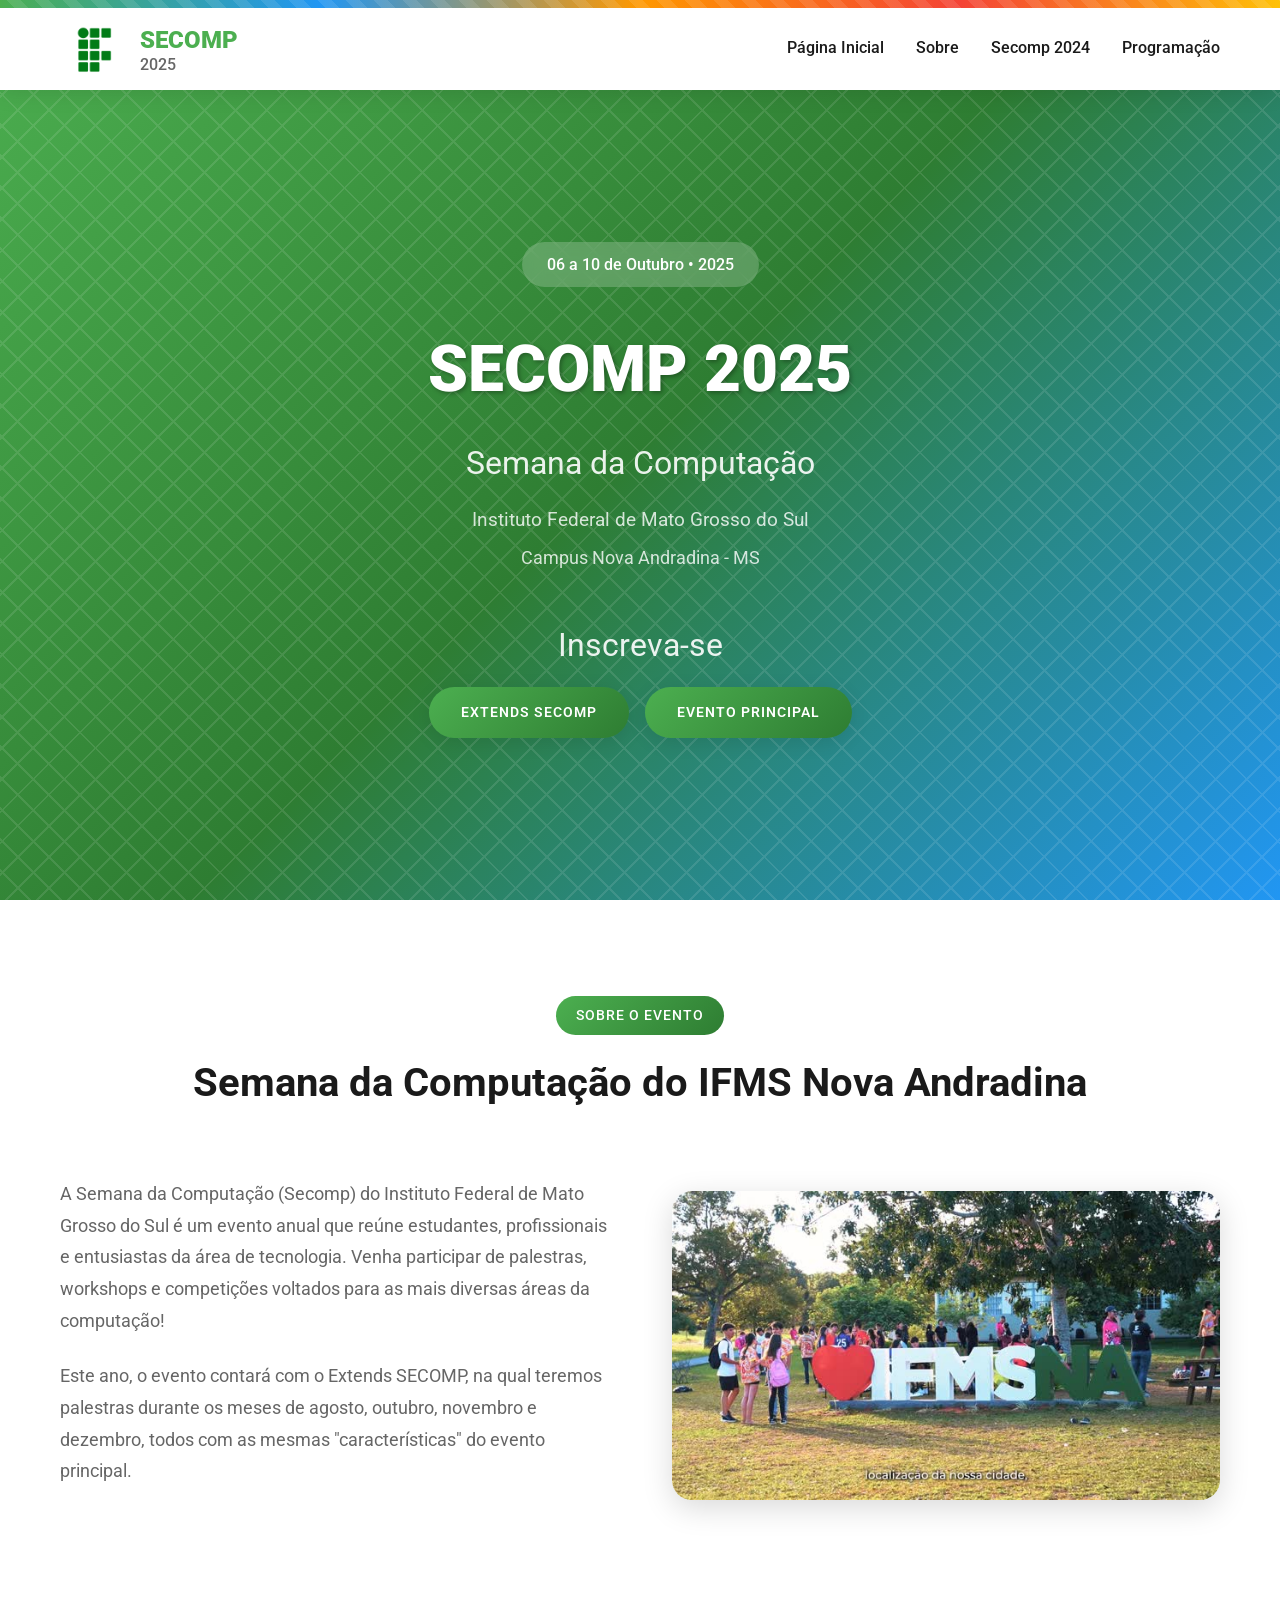
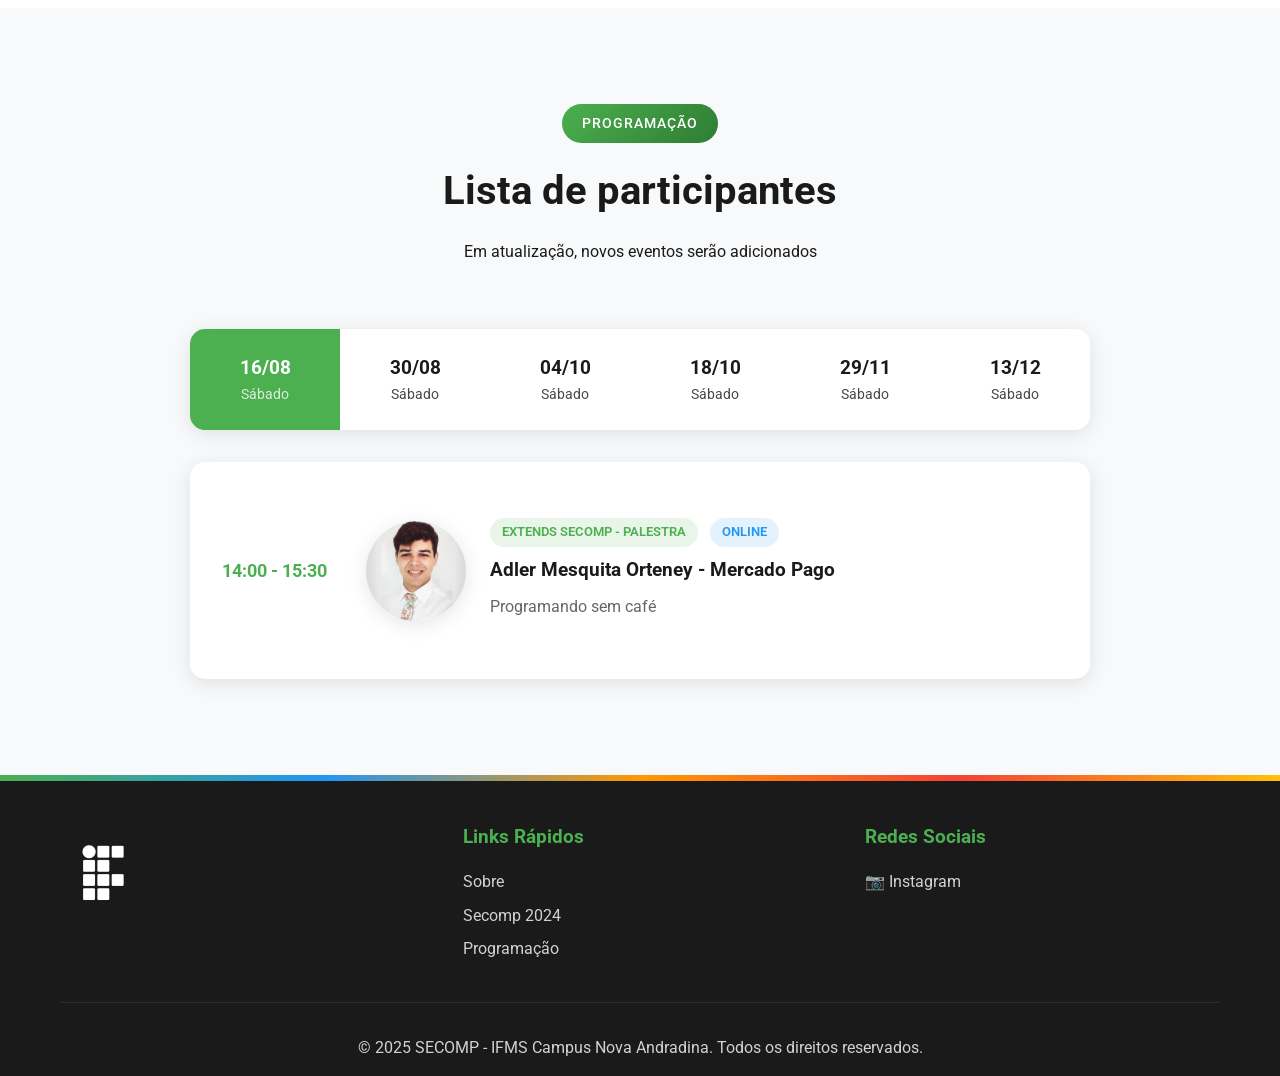
==== secomp/2025/index.html @ 717efc0e "Atualiza botões de inscrição e corrige formatação do texto sobre o evento Extends SECOMP" ====
<!DOCTYPE html>
<html lang="pt-BR">
<head>
    <meta charset="UTF-8">
    <meta name="viewport" content="width=device-width, initial-scale=1.0">
    <title>SECOMP 2025 - Semana da Computação IFMS</title>
    <link rel="stylesheet" href="styles.css">
    <link rel="preconnect" href="https://fonts.googleapis.com">
    <link rel="preconnect" href="https://fonts.gstatic.com" crossorigin>
    <link href="https://fonts.googleapis.com/css2?family=Roboto:wght@300;400;500;700;900&display=swap" rel="stylesheet">
</head>
<body>
    <header class="header">
        <div class="geometric-border"></div>
        <div class="container header-container">
            <div class="logo">
                <img src="ifms-logo-2.png" alt="Logo IFMS">
                <div class="logo-text">
                    <span class="secomp">SECOMP</span>
                    <span class="year">2025</span>
                </div>
            </div>
            
            <!-- Mobile Menu Toggle -->
            <div class="mobile-menu-toggle" onclick="toggleMobileMenu()">
                <span></span>
                <span></span>
                <span></span>
            </div>
            
            <nav class="main-nav" id="mainNav">
                <ul>
                    <li><a href="#home" onclick="closeMobileMenu()">Página Inicial</a></li>
                    <li><a href="#sobre" onclick="closeMobileMenu()">Sobre</a></li>
                    <li><a href="https://eventos.na.ifms.edu.br/secomp/2024" onclick="closeMobileMenu()">Secomp 2024</a></li>
                    <li><a href="#programacao" onclick="closeMobileMenu()">Programação</a></li>
                </ul>
            </nav>
        </div>
    </header>

    <section id="home" class="hero">
        <div class="hero-geometric-bg"></div>
        <div class="container">
            <div class="hero-content">
                <div class="hero-badge">
                    <span>06 a 10 de Outubro • 2025</span>
                </div>
                <h1>SECOMP 2025</h1>
                <h2>Semana da Computação</h2>
                <p class="hero-subtitle">Instituto Federal de Mato Grosso do Sul</p>
                <p class="location">Campus Nova Andradina - MS</p>
                <h2 class="location">Inscreva-se</h2>
                <div class="hero-buttons">
                    <a href="https://suap.ifms.edu.br/eventos/inscricao/357/" class="btn btn-primary">Extends SECOMP</a>
                    <a href="javascript:alert('Em breve')" class="btn btn-primary">Evento Principal</a>
                </div>
            </div>
        </div>
    </section>

    <section id="sobre" class="about">
        <div class="container">
            <div class="section-header">
                <span class="section-badge">Sobre o Evento</span>
                <h2 class="section-title">Semana da Computação do IFMS Nova Andradina</h2>
            </div>
            <div class="about-content">
                <div class="about-text">
                    <p>A Semana da Computação (Secomp) do Instituto Federal de Mato Grosso do Sul é um evento anual que reúne estudantes, profissionais e entusiastas da área de tecnologia. Venha participar de palestras, workshops e competições voltados para as mais diversas áreas da computação!</p>
                    <p>Este ano, o evento contará com o Extends SECOMP, na qual teremos palestras durante os meses de agosto, outubro, novembro e dezembro, todos com as mesmas "características" do evento principal.</p>
                </div>
                <div class="about-image">
                    <div class="image-frame">
                        <img src="foto.jpg" alt="Evento SECOMP anterior">
                    </div>
                </div>
            </div>
        </div>
    </section>

    <section id="programacao" class="schedule">
        <div class="container">
            <div class="section-header">
                <span class="section-badge">Programação</span>
                <h2 class="section-title">Lista de participantes</h2>
                <p>Em atualização, novos eventos serão adicionados</p>
            </div>
            <div class="schedule-container">
                <div class="schedule-tabs">
                    <div class="tab-day active" data-day="1">
                        <span class="day-number">16/08</span>
                        <span class="day-name">Sábado</span>
                    </div>
                    <div class="tab-day" data-day="2">
                        <span class="day-number">30/08</span>
                        <span class="day-name">Sábado</span>
                    </div>
                    <div class="tab-day" data-day="3">
                        <span class="day-number">04/10</span>
                        <span class="day-name">Sábado</span>
                    </div>
                    <div class="tab-day" data-day="4">
                        <span class="day-number">18/10</span>
                        <span class="day-name">Sábado</span>
                    </div>
                    <div class="tab-day" data-day="4">
                        <span class="day-number">29/11</span>
                        <span class="day-name">Sábado</span>
                    </div>
                    <div class="tab-day" data-day="4">
                        <span class="day-number">13/12</span>
                        <span class="day-name">Sábado</span>
                    </div>
                </div>
                <!-- 16/08 -->
                <div class="tab-content active">
                    <div class="schedule-item">
                        <div class="time">14:00 - 15:30</div>
                        <div class="speaker-image">
                            <img src="imagens/adler.jpeg" alt="Palestra">
                        </div>
                        <div class="event-info">
                            <span class="event-type opening">Extends SECOMP - Palestra</span>
                            <span class="event-type lecture">Online</span>
                            <h3>Adler Mesquita Orteney - Mercado Pago</h3>
                            <p>Programando sem café</p>
                        </div>
                    </div>
                </div>

                <!-- 30/08 -->
                <div class="tab-content">
                    <div class="schedule-item">
                        <div class="time">14:00 - 15:30</div>
                        <div class="speaker-image">
                            <img src="imagens/real.jpeg" alt="Palestra">
                        </div>
                        <div class="event-info">
                            <span class="event-type opening">Extends SECOMP - Palestra</span>
                            <span class="event-type lecture">Online</span>
                            <h3>Eduardo Real - UEMS</h3>
                            <p>Process Mining</p>
                        </div>
                    </div>
                </div>

                <!-- 04/10 -->
                <div class="tab-content">
                    <div class="schedule-item">
                        <div class="time">14:00 - 15:30</div>
                        <div class="speaker-image">
                            <img src="foto.jpg" alt="Palestra">
                        </div>
                        <div class="event-info">
                            <span class="event-type opening">Extends SECOMP - Palestra</span>
                            <span class="event-type lecture">Online</span>
                            <h3>Em Aberto</h3>
                            <p>A confirmar...</p>
                        </div>
                    </div>
                </div>

                <!-- 18/10 -->
                <div class="tab-content">
                    <div class="schedule-item">
                        <div class="time">14:00 - 15:30</div>
                        <div class="speaker-image">
                            <img src="imagens/fernando.jpeg" alt="Palestra">
                        </div>
                        <div class="event-info">
                            <span class="event-type opening">Extends SECOMP - Palestra</span>
                            <span class="event-type lecture">Online</span>
                            <h3>Fernando Cesar Balbino - IFMS</h3>
                            <p>Título a confirmar...</p>
                        </div>
                    </div>
                </div>

                <!-- 29/11 -->
                <div class="tab-content">
                    <div class="schedule-item">
                        <div class="time">14:00 - 15:30</div>
                        <div class="speaker-image">
                            <img src="imagens/erick.png" alt="Palestra">
                        </div>
                        <div class="event-info">
                            <span class="event-type opening">Extends SECOMP - Palestra</span>
                            <span class="event-type lecture">Online</span>
                            <h3>Erick Lino Pedro - Grupo Renner</h3>
                            <p>Título a confirmar...</p>
                        </div>
                    </div>
                </div>

                <!-- 13/12 -->
                <div class="tab-content">
                    <div class="schedule-item">
                        <div class="time">14:00 - 15:30</div>
                        <div class="speaker-image">
                            <img src="foto.jpg" alt="Palestra">
                        </div>
                        <div class="event-info">
                            <span class="event-type opening">Extends SECOMP - Palestra</span>
                            <span class="event-type lecture">Online</span>
                            <h3>Em Aberto</h3>
                            <p>A confirmar...</p>
                        </div>
                    </div>
                </div>

            </div>
        </div>
    </section>

    <footer class="footer">
        <div class="footer-geometric-bg"></div>
        <div class="container">
            <div class="footer-content">
                <div class="footer-logo">
                    <img src="ifms-logo-2.png" alt="Logo IFMS" style="filter: brightness(0) invert(1);">
                </div>
                <div class="footer-links">
                    <h3>Links Rápidos</h3>
                    <ul>
                        <li><a href="#sobre">Sobre</a></li>
                        <li><a href="https://eventos.na.ifms.edu.br/secomp/2024">Secomp 2024</a></li>
                        <li><a href="#programacao">Programação</a></li>
                    </ul>
                </div>
                <div class="footer-social">
                    <h3>Redes Sociais</h3>
                    <div class="social-icons">
                        <a href="https://www.instagram.com/tads.ifms.na/" class="social-icon">📷 Instagram</a>
                    </div>
                </div>
            </div>
            <div class="footer-bottom">
                <p>&copy; 2025 SECOMP - IFMS Campus Nova Andradina. Todos os direitos reservados.</p>
            </div>
        </div>
    </footer>

    <script>
        // Mobile menu functions
        function toggleMobileMenu() {
            const nav = document.getElementById('mainNav');
            const toggle = document.querySelector('.mobile-menu-toggle');
            nav.classList.toggle('mobile-active');
            toggle.classList.toggle('active');
        }

        function closeMobileMenu() {
            const nav = document.getElementById('mainNav');
            const toggle = document.querySelector('.mobile-menu-toggle');
            nav.classList.remove('mobile-active');
            toggle.classList.remove('active');
        }

        // Original tab functionality
        document.addEventListener('DOMContentLoaded', function() {
            const tabDays = document.querySelectorAll('.tab-day');
            const tabContents = document.querySelectorAll('.tab-content');
            
            tabDays.forEach((tab, index) => {
                tab.addEventListener('click', function() {
                    // Remove active class from all tabs
                    tabDays.forEach(t => t.classList.remove('active'));
                    tabContents.forEach(content => content.classList.remove('active'));
                    
                    // Add active class to clicked tab and corresponding content
                    this.classList.add('active');
                    tabContents[index].classList.add('active');
                });
            });

            // Close mobile menu when clicking outside
            document.addEventListener('click', function(event) {
                const nav = document.getElementById('mainNav');
                const toggle = document.querySelector('.mobile-menu-toggle');
                
                if (!nav.contains(event.target) && !toggle.contains(event.target)) {
                    closeMobileMenu();
                }
            });
        });
    </script>
</body>
</html>
---- secomp/2025/styles.css ----
/* Reset and Base Styles */
* {
  margin: 0;
  padding: 0;
  box-sizing: border-box;
}

:root {
  --primary-green: #4caf50;
  --secondary-green: #2e7d32;
  --accent-blue: #2196f3;
  --accent-orange: #ff9800;
  --accent-red: #f44336;
  --accent-yellow: #ffc107;
  --text-dark: #1a1a1a;
  --text-light: #666;
  --bg-light: #f8f9fa;
  --white: #ffffff;
  --shadow: 0 4px 20px rgba(0, 0, 0, 0.1);
  --shadow-hover: 0 8px 30px rgba(0, 0, 0, 0.15);
}

body {
  font-family: "Roboto", sans-serif;
  line-height: 1.6;
  color: var(--text-dark);
  background-color: var(--white);
  overflow-x: hidden;
}

.container {
  width: 100%;
  max-width: 1200px;
  margin: 0 auto;
  padding: 0 20px;
}

/* Geometric Pattern Utilities */
.geometric-border {
  position: absolute;
  top: 0;
  left: 0;
  right: 0;
  height: 8px;
  background: linear-gradient(
    90deg,
    var(--primary-green) 0%,
    var(--accent-blue) 25%,
    var(--accent-orange) 50%,
    var(--accent-red) 75%,
    var(--accent-yellow) 100%
  );
}

.geometric-border::before {
  content: "";
  position: absolute;
  top: 0;
  left: 0;
  right: 0;
  bottom: 0;
  background-image: repeating-linear-gradient(
    45deg,
    transparent,
    transparent 10px,
    rgba(255, 255, 255, 0.1) 10px,
    rgba(255, 255, 255, 0.1) 20px
  );
}

/* Typography */
.section-header {
  text-align: center;
  margin-bottom: 4rem;
}

.section-badge {
  display: inline-block;
  background: linear-gradient(135deg, var(--primary-green), var(--secondary-green));
  color: white;
  padding: 8px 20px;
  border-radius: 25px;
  font-size: 0.9rem;
  font-weight: 500;
  margin-bottom: 1rem;
  text-transform: uppercase;
  letter-spacing: 1px;
}

.section-badge.white {
  background: rgba(255, 255, 255, 0.2);
  backdrop-filter: blur(10px);
}

.section-title {
  font-size: 2.5rem;
  font-weight: 700;
  color: var(--text-dark);
  margin-bottom: 1rem;
}

.section-title.white {
  color: white;
}

/* Buttons */
.btn {
  display: inline-block;
  padding: 14px 32px;
  border-radius: 50px;
  font-weight: 600;
  text-transform: uppercase;
  letter-spacing: 1px;
  transition: all 0.3s ease;
  cursor: pointer;
  border: none;
  text-decoration: none;
  font-size: 0.9rem;
  position: relative;
  overflow: hidden;
}

.btn::before {
  content: "";
  position: absolute;
  top: 0;
  left: -100%;
  width: 100%;
  height: 100%;
  background: linear-gradient(90deg, transparent, rgba(255, 255, 255, 0.2), transparent);
  transition: left 0.5s;
}

.btn:hover::before {
  left: 100%;
}

.btn-primary {
  background: linear-gradient(135deg, var(--primary-green), var(--secondary-green));
  color: white;
  box-shadow: var(--shadow);
}

.btn-primary:hover {
  transform: translateY(-2px);
  box-shadow: var(--shadow-hover);
}

.btn-secondary {
  background: transparent;
  color: white;
  border: 2px solid white;
}

.btn-secondary:hover {
  background: white;
  color: var(--primary-green);
}

.btn.full-width {
  width: 100%;
  justify-content: center;
}

/* Header */
.header {
  background: white;
  box-shadow: var(--shadow);
  position: fixed;
  width: 100%;
  top: 0;
  z-index: 1000;
}

.header-container {
  display: flex;
  justify-content: space-between;
  align-items: center;
}

.logo {
  display: flex;
  align-items: center;
  margin-top: 10px;
}

.logo img {
  height: 80px;
  width: 80px;
}

.logo-text {
  display: flex;
  padding-top: 5px;
  flex-direction: column;
}

.logo-text .secomp {
  font-size: 1.5rem;
  font-weight: 900;
  color: var(--primary-green);
  line-height: 1;
}

.logo-text .year {
  font-size: 1rem;
  color: var(--text-light);
  font-weight: 500;
}

/* Mobile Menu Toggle */
.mobile-menu-toggle {
  display: none;
  flex-direction: column;
  cursor: pointer;
  padding: 5px;
  z-index: 1001;
}

.mobile-menu-toggle span {
  width: 25px;
  height: 3px;
  background: var(--primary-green);
  margin: 3px 0;
  transition: 0.3s;
  border-radius: 2px;
}

.mobile-menu-toggle.active span:nth-child(1) {
  transform: rotate(-45deg) translate(-5px, 6px);
}

.mobile-menu-toggle.active span:nth-child(2) {
  opacity: 0;
}

.mobile-menu-toggle.active span:nth-child(3) {
  transform: rotate(45deg) translate(-5px, -6px);
}

.main-nav ul {
  display: flex;
  list-style: none;
  gap: 2rem;
  padding-top: 6px;
}

.main-nav a {
  color: var(--text-dark);
  text-decoration: none;
  font-weight: 500;
  position: relative;
  transition: color 0.3s ease;
}

.main-nav a::after {
  content: "";
  position: absolute;
  bottom: -5px;
  left: 0;
  width: 0;
  height: 3px;
  background: var(--primary-green);
  transition: width 0.3s ease;
}

.main-nav a:hover {
  color: var(--primary-green);
}

.main-nav a:hover::after {
  width: 100%;
}

/* Hero Section */
.hero {
  min-height: 100vh;
  display: flex;
  align-items: center;
  position: relative;
  background: linear-gradient(135deg, var(--primary-green) 0%, var(--secondary-green) 50%, var(--accent-blue) 100%);
  color: white;
  padding-top: 80px;
  overflow: hidden;
}

.hero-geometric-bg {
  position: absolute;
  top: 0;
  left: 0;
  right: 0;
  bottom: 0;
  opacity: 0.1;
  background-image: repeating-linear-gradient(45deg, transparent 0px, transparent 20px, white 20px, white 22px),
    repeating-linear-gradient(-45deg, transparent 0px, transparent 20px, white 20px, white 22px);
}

.hero-content {
  text-align: center;
  max-width: 800px;
  margin: 0 auto;
  z-index: 2;
  position: relative;
}

.hero-badge {
  display: inline-block;
  background: rgba(255, 255, 255, 0.2);
  backdrop-filter: blur(10px);
  padding: 10px 25px;
  border-radius: 25px;
  margin-bottom: 2rem;
  font-weight: 500;
}

.hero h1 {
  font-size: 4rem;
  font-weight: 900;
  margin-bottom: 1rem;
  text-shadow: 2px 2px 4px rgba(0, 0, 0, 0.3);
}

.hero h2 {
  font-size: 2rem;
  font-weight: 400;
  margin-bottom: 1rem;
  opacity: 0.9;
}

.hero-subtitle {
  font-size: 1.2rem;
  margin-bottom: 0.5rem;
  opacity: 0.8;
}

.location {
  font-size: 1.1rem;
  margin-bottom: 3rem;
  opacity: 0.8;
}

.hero-stats {
  display: flex;
  justify-content: center;
  gap: 3rem;
  margin-bottom: 3rem;
}

.stat-item {
  text-align: center;
}

.stat-number {
  display: block;
  font-size: 2.5rem;
  font-weight: 900;
  line-height: 1;
}

.stat-label {
  font-size: 0.9rem;
  opacity: 0.8;
  text-transform: uppercase;
  letter-spacing: 1px;
}

.hero-buttons {
  display: flex;
  gap: 1rem;
  justify-content: center;
  flex-wrap: wrap;
}

/* About Section */
.about {
  padding: 6rem 0;
  background: white;
}

.about-content {
  display: grid;
  grid-template-columns: 1fr 1fr;
  gap: 4rem;
  align-items: center;
}

.about-text p {
  font-size: 1.1rem;
  margin-bottom: 1.5rem;
  color: var(--text-light);
  line-height: 1.8;
}

.features-grid {
  display: grid;
  grid-template-columns: 1fr 1fr;
  gap: 2rem;
  margin-top: 3rem;
}

.feature-item {
  text-align: center;
}

.feature-icon {
  width: 60px;
  height: 60px;
  border-radius: 15px;
  display: flex;
  align-items: center;
  justify-content: center;
  margin: 0 auto 1rem;
  font-size: 1.5rem;
}

.feature-icon.green {
  background: linear-gradient(135deg, var(--primary-green), var(--secondary-green));
}

.feature-icon.blue {
  background: linear-gradient(135deg, var(--accent-blue), #1976d2);
}

.feature-icon.orange {
  background: linear-gradient(135deg, var(--accent-orange), #f57c00);
}

.feature-icon.red {
  background: linear-gradient(135deg, var(--accent-red), #d32f2f);
}

.feature-item h3 {
  font-size: 1.1rem;
  margin-bottom: 0.5rem;
  color: var(--text-dark);
}

.feature-item p {
  font-size: 0.9rem;
  color: var(--text-light);
}

.about-image {
  position: relative;
}

.image-frame {
  border-radius: 20px;
  overflow: hidden;
  box-shadow: var(--shadow-hover);
  position: relative;
}

.image-frame::before {
  content: "";
  position: absolute;
  top: -10px;
  left: -10px;
  right: -10px;
  bottom: -10px;
  background: linear-gradient(45deg, var(--primary-green), var(--accent-blue), var(--accent-orange), var(--accent-red));
  border-radius: 25px;
  z-index: -1;
}

.image-frame img {
  width: 100%;
  height: auto;
  display: block;
}

/* Schedule Section */
.schedule {
  padding: 6rem 0;
  background: var(--bg-light);
}

.schedule-container {
  max-width: 900px;
  margin: 0 auto;
}

.schedule-tabs {
  display: flex;
  background: white;
  border-radius: 15px;
  overflow: hidden;
  box-shadow: var(--shadow);
  margin-bottom: 2rem;
}

.tab-day {
  flex: 1;
  text-align: center;
  padding: 1.5rem 1rem;
  cursor: pointer;
  transition: all 0.3s ease;
  background: white;
  position: relative;
}

.tab-day::after {
  content: "";
  position: absolute;
  bottom: 0;
  left: 0;
  right: 0;
  height: 3px;
  background: var(--primary-green);
  transform: scaleX(0);
  transition: transform 0.3s ease;
}

.tab-day:hover::after,
.tab-day.active::after {
  transform: scaleX(1);
}

.tab-day:hover,
.tab-day.active {
  background: var(--primary-green);
  color: white;
}

.day-number {
  display: block;
  font-weight: 700;
  font-size: 1.2rem;
}

.day-name {
  display: block;
  font-size: 0.9rem;
  opacity: 0.8;
}

.tab-content {
  display: none;
  background: white;
  border-radius: 15px;
  padding: 2rem;
  box-shadow: var(--shadow);
  opacity: 0;
  transform: translateY(20px);
  transition: all 0.3s ease;
}

.tab-content.active {
  display: block;
  opacity: 1;
  transform: translateY(0);
  animation: fadeInUp 0.5s ease;
}

@keyframes fadeInUp {
  from {
    opacity: 0;
    transform: translateY(20px);
  }
  to {
    opacity: 1;
    transform: translateY(0);
  }
}

.schedule-item {
  display: flex;
  gap: 1.5rem;
  padding: 1.5rem 0;
  border-bottom: 1px solid #eee;
  align-items: center;
}

.schedule-item:last-child {
  border-bottom: none;
}

.time {
  min-width: 120px;
  font-weight: 700;
  color: var(--primary-green);
  font-size: 1.1rem;
}

.speaker-image {
  flex-shrink: 0;
  width: 100px;
  height: 100px;
  border-radius: 50%;
  overflow: hidden;
  box-shadow: var(--shadow);
  position: relative;
}

.speaker-image img {
  width: 100%;
  height: 100%;
  object-fit: cover;
  transition: transform 0.3s ease;
}

.speaker-image:hover img {
  transform: scale(1.1);
}

.event-info {
  flex: 1;
}

.event-type {
  display: inline-block;
  padding: 4px 12px;
  border-radius: 15px;
  font-size: 0.8rem;
  font-weight: 600;
  text-transform: uppercase;
  margin-bottom: 0.5rem;
  margin-right: 0.5rem;
}

.event-type.opening {
  background: #e8f5e8;
  color: var(--primary-green);
}

.event-type.lecture {
  background: #e3f2fd;
  color: var(--accent-blue);
}

.event-type.workshop {
  background: #fff3e0;
  color: var(--accent-orange);
}

.event-info h3 {
  font-size: 1.2rem;
  margin-bottom: 0.5rem;
  color: var(--text-dark);
}

.event-info p {
  color: var(--text-light);
  margin-bottom: 0.25rem;
}

/* Footer */
.footer {
  background: var(--text-dark);
  color: white;
  padding: 3rem 0 1rem;
  position: relative;
}

.footer-geometric-bg {
  position: absolute;
  top: 0;
  left: 0;
  right: 0;
  height: 6px;
  background: linear-gradient(
    90deg,
    var(--primary-green) 0%,
    var(--accent-blue) 25%,
    var(--accent-orange) 50%,
    var(--accent-red) 75%,
    var(--accent-yellow) 100%
  );
}

.footer-content {
  display: grid;
  grid-template-columns: 1fr 1fr 1fr;
  gap: 3rem;
  margin-bottom: 2rem;
}

.footer-logo img {
  height: 100px;
  margin-bottom: 1rem;
}

.footer-logo p {
  opacity: 0.8;
}

.footer-links h3,
.footer-social h3 {
  margin-bottom: 1rem;
  color: var(--primary-green);
}

.footer-links ul {
  list-style: none;
}

.footer-links li {
  margin-bottom: 0.5rem;
}

.footer-links a {
  color: white;
  text-decoration: none;
  opacity: 0.8;
  transition: opacity 0.3s ease;
}

.footer-links a:hover {
  opacity: 1;
  color: var(--primary-green);
}

.social-icons {
  display: flex;
  flex-direction: column;
  gap: 0.5rem;
}

.social-icon {
  color: white;
  text-decoration: none;
  opacity: 0.8;
  transition: all 0.3s ease;
}

.social-icon:hover {
  opacity: 1;
  color: var(--primary-green);
}

.footer-bottom {
  text-align: center;
  padding-top: 2rem;
  border-top: 1px solid rgba(255, 255, 255, 0.1);
  opacity: 0.8;
}

/* Mobile Responsive */
@media (max-width: 768px) {
  .mobile-menu-toggle {
    display: flex;
  }

  .main-nav {
    position: fixed;
    top: 0;
    left: -100%;
    width: 100%;
    height: 100vh;
    background: white;
    z-index: 999;
    transition: left 0.3s ease;
    padding-top: 100px;
  }

  .main-nav.mobile-active {
    left: 0;
  }

  .main-nav ul {
    flex-direction: column;
    padding: 2rem;
    gap: 0;
    padding-top: 0;
  }

  .main-nav li {
    border-bottom: 1px solid #eee;
  }

  .main-nav a {
    display: block;
    padding: 1.5rem 0;
    font-size: 1.1rem;
  }

  .header-container {
    padding: 15px 0;
  }

  .logo img {
    height: 60px;
    width: 60px;
  }

  .logo-text .secomp {
    font-size: 1.3rem;
  }

  .logo-text .year {
    font-size: 0.9rem;
  }

  .hero {
    padding: 120px 0 60px;
    min-height: 80vh;
  }

  .hero h1 {
    font-size: 2.8rem;
  }

  .hero h2 {
    font-size: 1.4rem;
  }

  .hero-subtitle {
    font-size: 1.1rem;
  }

  .location {
    font-size: 1rem;
    margin-bottom: 2rem;
  }

  .hero-buttons {
    flex-direction: column;
    align-items: center;
    gap: 1rem;
  }

  .hero-buttons .btn {
    min-width: 250px;
  }

  .section-title {
    font-size: 1.8rem;
  }

  .section-header {
    margin-bottom: 3rem;
  }

  .about,
  .schedule {
    padding: 4rem 0;
  }

  .about-content {
    grid-template-columns: 1fr;
    gap: 3rem;
  }

  .schedule-tabs {
    overflow-x: auto;
    flex-wrap: nowrap;
    -webkit-overflow-scrolling: touch;
    scrollbar-width: none;
    -ms-overflow-style: none;
  }

  .schedule-tabs::-webkit-scrollbar {
    display: none;
  }

  .tab-day {
    min-width: 80px;
    flex-shrink: 0;
    padding: 1rem 0.8rem;
  }

  .day-number {
    font-size: 1.3rem;
  }

  .day-name {
    font-size: 0.8rem;
  }

  .schedule-item {
    flex-direction: column;
    gap: 1rem;
    padding: 1.5rem 0;
    text-align: center;
  }

  .time {
    min-width: auto;
    font-size: 1rem;
  }

  .speaker-image {
    width: 80px;
    height: 80px;
    margin: 0 auto;
  }

  .event-info h3 {
    font-size: 1.1rem;
  }

  .footer-content {
    grid-template-columns: 1fr;
    gap: 2rem;
    text-align: center;
  }
}

@media (max-width: 576px) {
  .container {
    padding: 0 15px;
  }

  .hero {
    padding: 140px 0 40px;
  }

  .hero h1 {
    font-size: 2.2rem;
    margin-bottom: 0.8rem;
  }

  .hero h2 {
    font-size: 1.2rem;
  }

  .hero-subtitle {
    font-size: 1rem;
  }

  .location {
    font-size: 0.95rem;
  }

  .section-title {
    font-size: 1.6rem;
  }

  .section-badge {
    font-size: 0.8rem;
    padding: 6px 16px;
  }

  .about,
  .schedule {
    padding: 3rem 0;
  }

  .hero-buttons .btn {
    width: 100%;
    min-width: auto;
    padding: 12px 24px;
    font-size: 0.85rem;
  }

  .tab-day {
    min-width: 70px;
    padding: 0.8rem 0.6rem;
  }

  .day-number {
    font-size: 1.2rem;
  }

  .day-name {
    font-size: 0.75rem;
  }

  .schedule-item {
    padding: 1rem 0;
  }

  .time {
    font-size: 0.95rem;
    font-weight: 600;
  }

  .event-info h3 {
    font-size: 1rem;
    margin-bottom: 0.4rem;
  }

  .event-info p {
    font-size: 0.9rem;
  }

  .event-type {
    font-size: 0.75rem;
    padding: 3px 10px;
  }

  .speaker-image {
    width: 60px;
    height: 60px;
  }

  .tab-content {
    padding: 1rem;
  }
}

@media (max-width: 480px) {
  .hero h1 {
    font-size: 2rem;
  }

  .hero h2 {
    font-size: 1.1rem;
  }

  .section-title {
    font-size: 1.5rem;
  }

  .tab-day {
    min-width: 65px;
    padding: 0.7rem 0.5rem;
  }

  .day-number {
    font-size: 1.1rem;
  }

  .day-name {
    font-size: 0.7rem;
  }

  .about-text p {
    font-size: 1rem;
  }
}

@media (max-width: 360px) {
  .container {
    padding: 0 12px;
  }

  .hero h1 {
    font-size: 1.8rem;
  }

  .section-title {
    font-size: 1.4rem;
  }

  .tab-day {
    min-width: 60px;
    padding: 0.6rem 0.4rem;
  }

  .day-number {
    font-size: 1rem;
  }

  .day-name {
    font-size: 0.65rem;
  }

  .hero-buttons .btn {
    padding: 10px 20px;
    font-size: 0.8rem;
  }
}
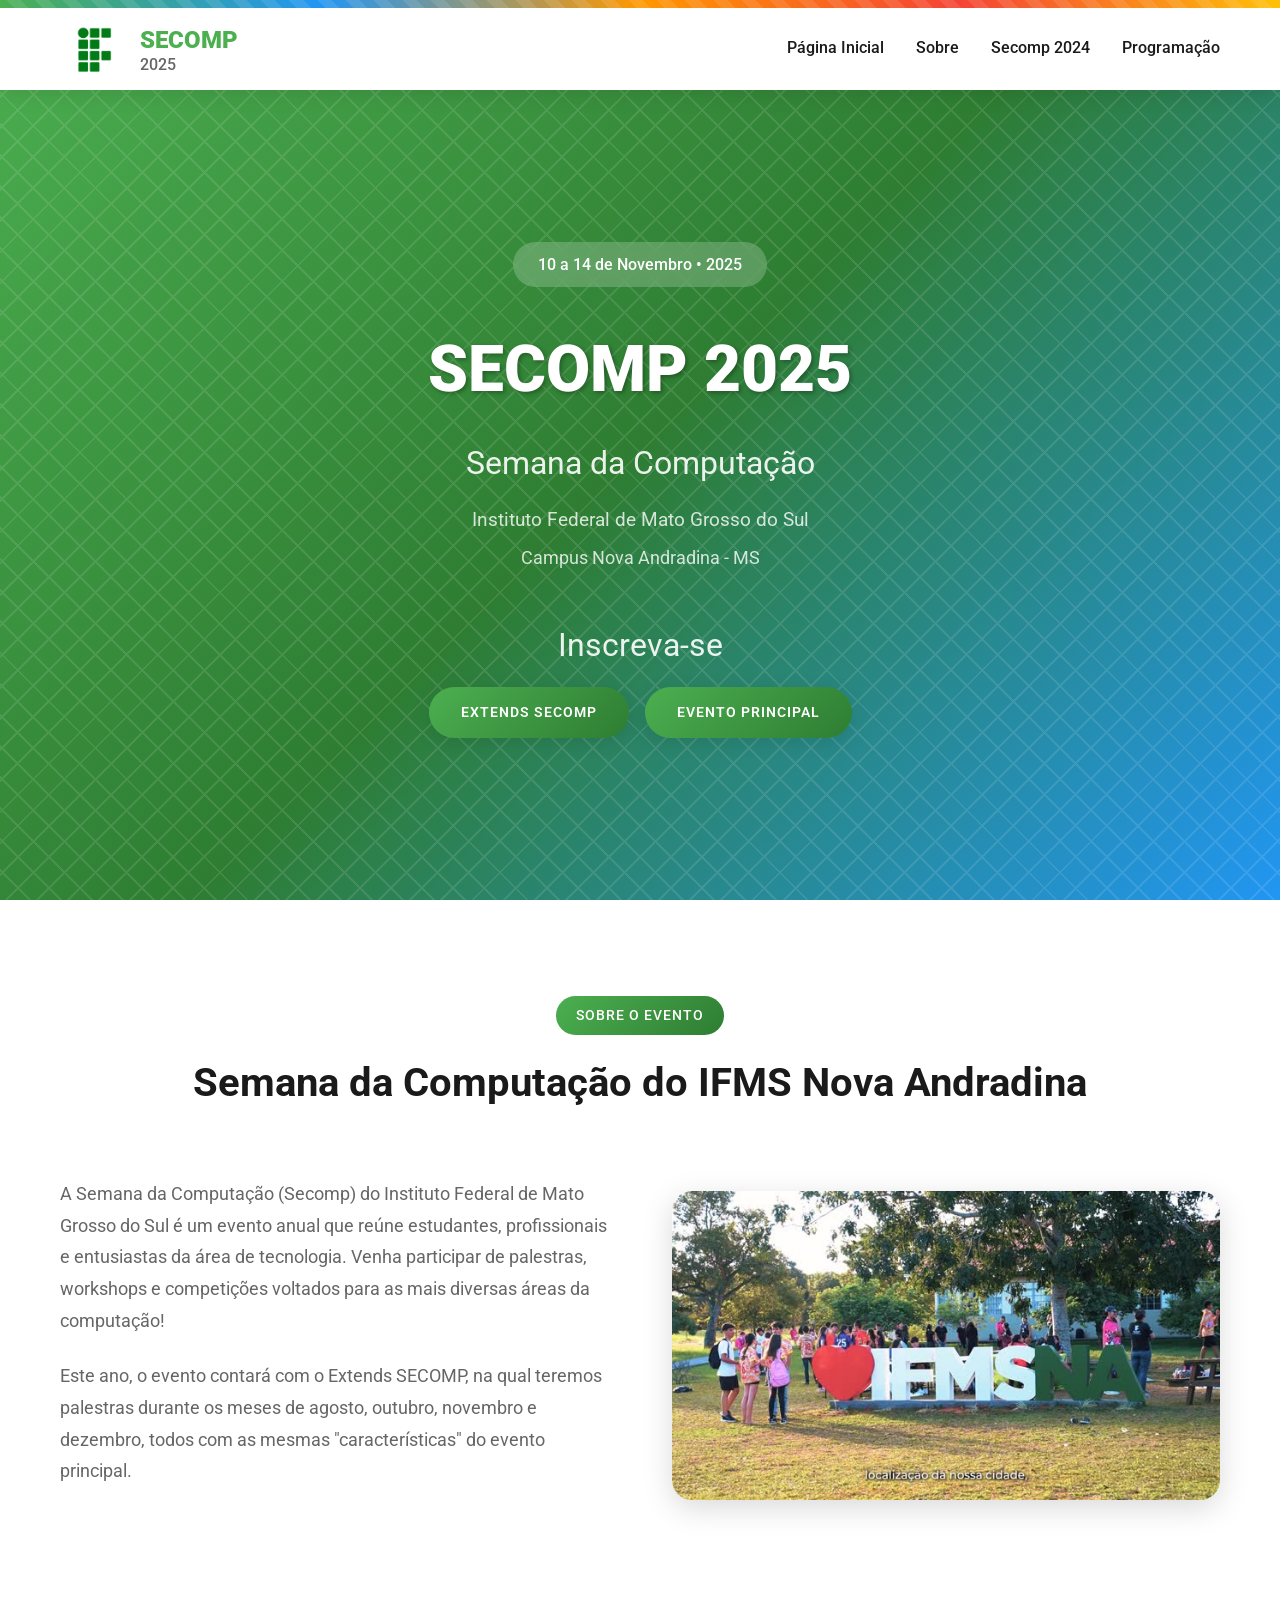
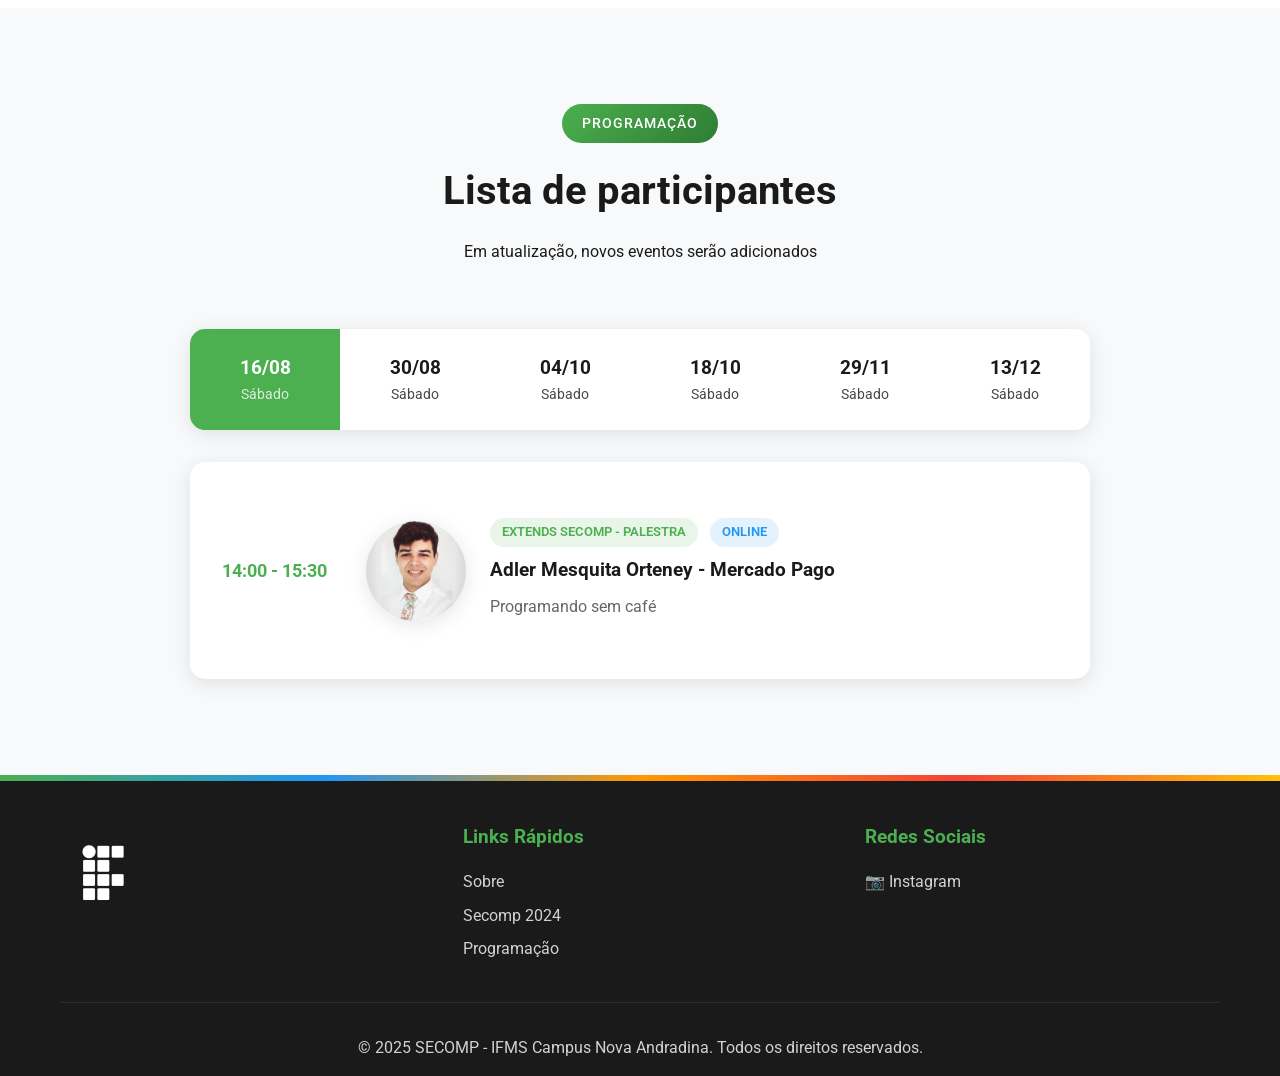
==== commit 475419c8: "Atualiza a data do evento SECOMP 2025 para 10 a 14 de Novembro" ====
--- a/secomp/2025/index.html
+++ b/secomp/2025/index.html
@@ -44,7 +44,7 @@
         <div class="container">
             <div class="hero-content">
                 <div class="hero-badge">
-                    <span>06 a 10 de Outubro • 2025</span>
+                    <span>10 a 14 de Novembro • 2025</span>
                 </div>
                 <h1>SECOMP 2025</h1>
                 <h2>Semana da Computação</h2>
@@ -198,12 +198,12 @@
                     <div class="schedule-item">
                         <div class="time">14:00 - 15:30</div>
                         <div class="speaker-image">
-                            <img src="foto.jpg" alt="Palestra">
-                        </div>
-                        <div class="event-info">
-                            <span class="event-type opening">Extends SECOMP - Palestra</span>
-                            <span class="event-type lecture">Online</span>
-                            <h3>Em Aberto</h3>
+                            <img src="imagens/anderson.png" alt="Palestra">
+                        </div>
+                        <div class="event-info">
+                            <span class="event-type opening">Extends SECOMP - Palestra</span>
+                            <span class="event-type lecture">Online</span>
+                            <h3>Anderson Corrêa de Lima - UFMS</h3>
                             <p>A confirmar...</p>
                         </div>
                     </div>
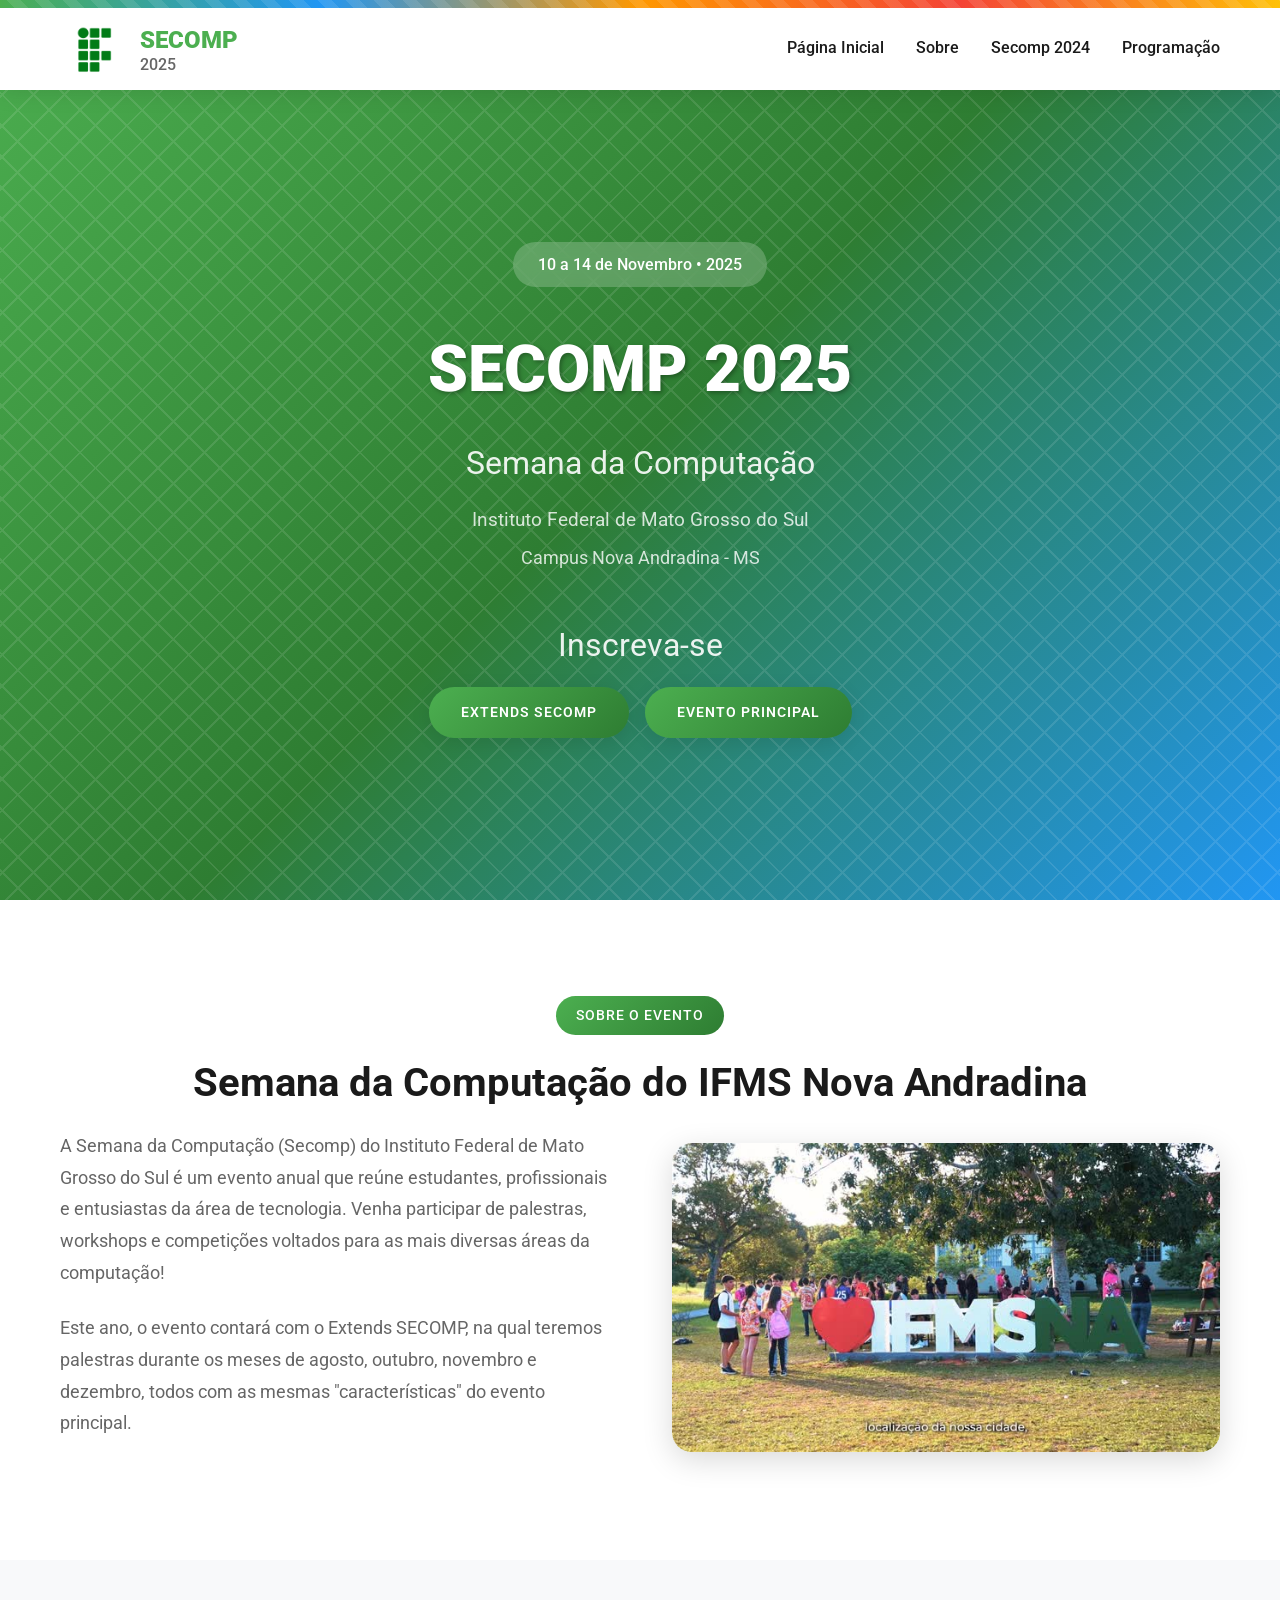
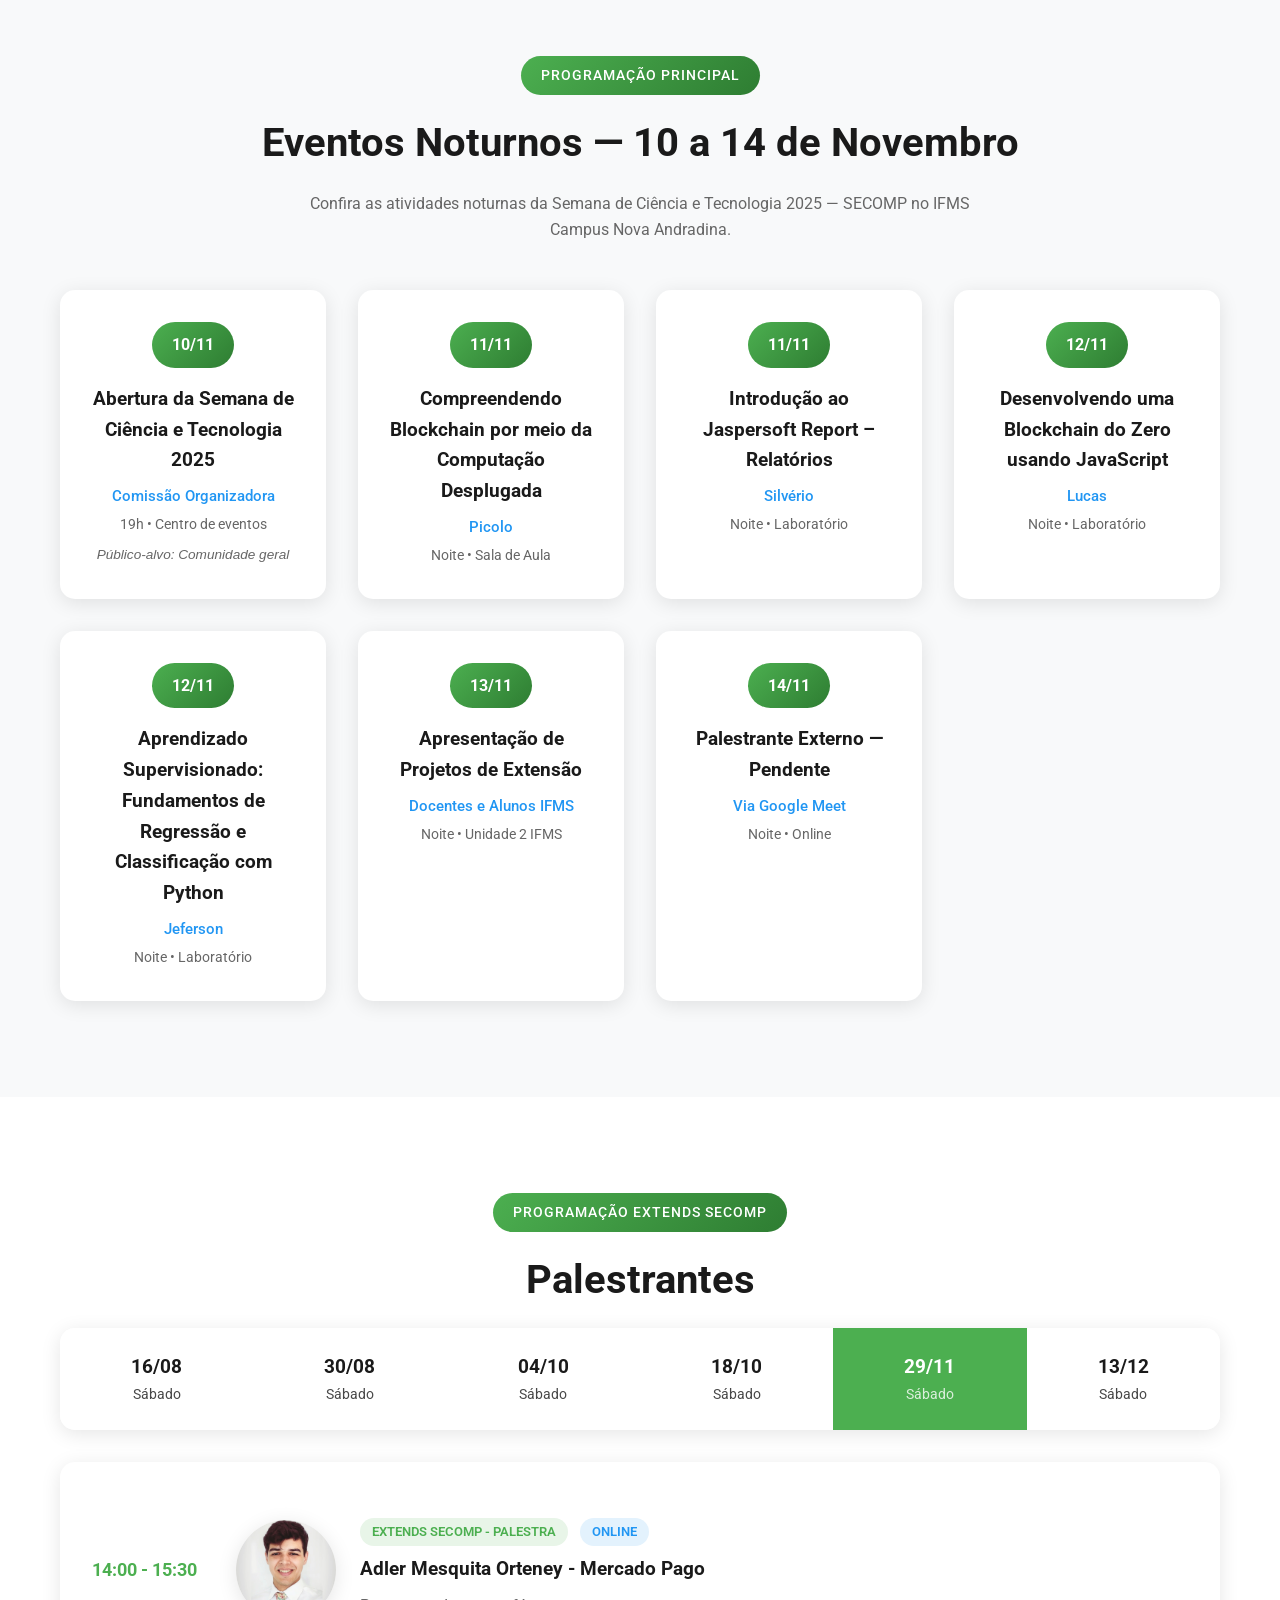
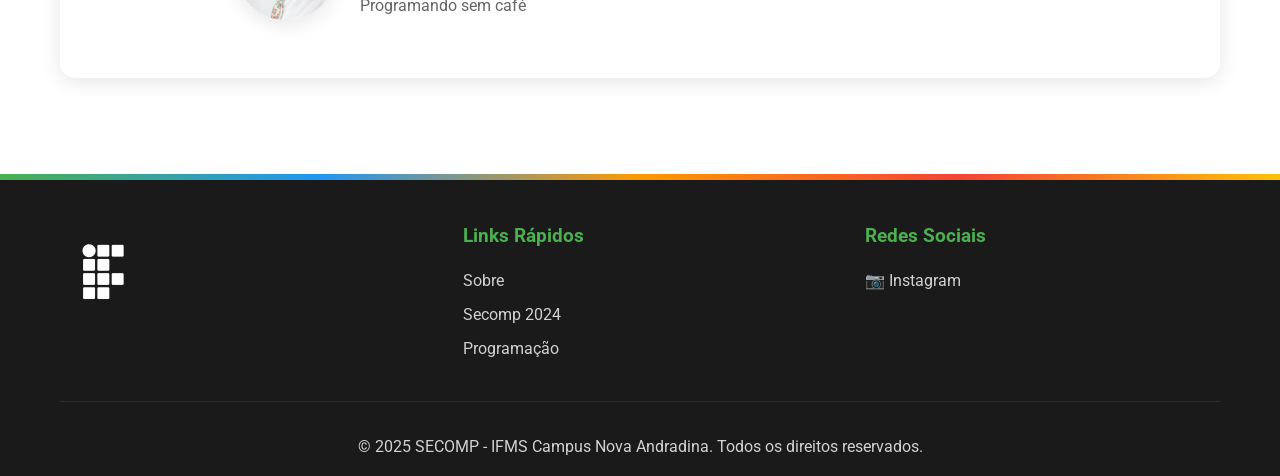
==== commit 586d0370: "Adiciona seção de eventos principais e estilização no SECOMP 2025" ====
--- a/secomp/2025/index.html
+++ b/secomp/2025/index.html
@@ -1,5 +1,6 @@
 <!DOCTYPE html>
 <html lang="pt-BR">
+
 <head>
     <meta charset="UTF-8">
     <meta name="viewport" content="width=device-width, initial-scale=1.0">
@@ -9,6 +10,7 @@
     <link rel="preconnect" href="https://fonts.gstatic.com" crossorigin>
     <link href="https://fonts.googleapis.com/css2?family=Roboto:wght@300;400;500;700;900&display=swap" rel="stylesheet">
 </head>
+
 <body>
     <header class="header">
         <div class="geometric-border"></div>
@@ -20,19 +22,20 @@
                     <span class="year">2025</span>
                 </div>
             </div>
-            
+
             <!-- Mobile Menu Toggle -->
             <div class="mobile-menu-toggle" onclick="toggleMobileMenu()">
                 <span></span>
                 <span></span>
                 <span></span>
             </div>
-            
+
             <nav class="main-nav" id="mainNav">
                 <ul>
                     <li><a href="#home" onclick="closeMobileMenu()">Página Inicial</a></li>
                     <li><a href="#sobre" onclick="closeMobileMenu()">Sobre</a></li>
-                    <li><a href="https://eventos.na.ifms.edu.br/secomp/2024" onclick="closeMobileMenu()">Secomp 2024</a></li>
+                    <li><a href="https://eventos.na.ifms.edu.br/secomp/2024" onclick="closeMobileMenu()">Secomp 2024</a>
+                    </li>
                     <li><a href="#programacao" onclick="closeMobileMenu()">Programação</a></li>
                 </ul>
             </nav>
@@ -67,8 +70,12 @@
             </div>
             <div class="about-content">
                 <div class="about-text">
-                    <p>A Semana da Computação (Secomp) do Instituto Federal de Mato Grosso do Sul é um evento anual que reúne estudantes, profissionais e entusiastas da área de tecnologia. Venha participar de palestras, workshops e competições voltados para as mais diversas áreas da computação!</p>
-                    <p>Este ano, o evento contará com o Extends SECOMP, na qual teremos palestras durante os meses de agosto, outubro, novembro e dezembro, todos com as mesmas "características" do evento principal.</p>
+                    <p>A Semana da Computação (Secomp) do Instituto Federal de Mato Grosso do Sul é um evento anual que
+                        reúne estudantes, profissionais e entusiastas da área de tecnologia. Venha participar de
+                        palestras, workshops e competições voltados para as mais diversas áreas da computação!</p>
+                    <p>Este ano, o evento contará com o Extends SECOMP, na qual teremos palestras durante os meses de
+                        agosto, outubro, novembro e dezembro, todos com as mesmas "características" do evento principal.
+                    </p>
                 </div>
                 <div class="about-image">
                     <div class="image-frame">
@@ -79,16 +86,87 @@
         </div>
     </section>
 
+    <section id="eventos" class="events">
+        <div class="container">
+            <div class="section-header">
+                <span class="section-badge">Programação Principal</span>
+                <h2 class="section-title">Eventos Noturnos — 10 a 14 de Novembro</h2>
+                <p style="color: var(--text-light); max-width:700px; margin:0 auto 3rem;">
+                    Confira as atividades noturnas da Semana de Ciência e Tecnologia 2025 — SECOMP no IFMS Campus Nova
+                    Andradina.
+                </p>
+            </div>
+
+            <div class="events-grid">
+                <!-- 10/11 -->
+                <div class="event-card">
+                    <div class="event-date">10/11</div>
+                    <h3 class="event-title">Abertura da Semana de Ciência e Tecnologia 2025</h3>
+                    <p class="event-person">Comissão Organizadora</p>
+                    <p class="event-location">19h • Centro de eventos</p>
+                    <p class="event-extra">Público-alvo: Comunidade geral</p>
+                </div>
+
+                <!-- 11/11 -->
+                <div class="event-card">
+                    <div class="event-date">11/11</div>
+                    <h3 class="event-title">Compreendendo Blockchain por meio da Computação Desplugada</h3>
+                    <p class="event-person">Picolo</p>
+                    <p class="event-location">Noite • Sala de Aula</p>
+                </div>
+
+                <div class="event-card">
+                    <div class="event-date">11/11</div>
+                    <h3 class="event-title">Introdução ao Jaspersoft Report – Relatórios</h3>
+                    <p class="event-person">Silvério</p>
+                    <p class="event-location">Noite • Laboratório</p>
+                </div>
+
+                <!-- 12/11 -->
+                <div class="event-card">
+                    <div class="event-date">12/11</div>
+                    <h3 class="event-title">Desenvolvendo uma Blockchain do Zero usando JavaScript</h3>
+                    <p class="event-person">Lucas</p>
+                    <p class="event-location">Noite • Laboratório</p>
+                </div>
+
+                <div class="event-card">
+                    <div class="event-date">12/11</div>
+                    <h3 class="event-title">Aprendizado Supervisionado: Fundamentos de Regressão e Classificação com
+                        Python</h3>
+                    <p class="event-person">Jeferson</p>
+                    <p class="event-location">Noite • Laboratório</p>
+                </div>
+
+                <!-- 13/11 -->
+                <div class="event-card">
+                    <div class="event-date">13/11</div>
+                    <h3 class="event-title">Apresentação de Projetos de Extensão</h3>
+                    <p class="event-person">Docentes e Alunos IFMS</p>
+                    <p class="event-location">Noite • Unidade 2 IFMS</p>
+                </div>
+
+                <!-- 14/11 -->
+                <div class="event-card">
+                    <div class="event-date">14/11</div>
+                    <h3 class="event-title">Palestrante Externo — Pendente</h3>
+                    <p class="event-person">Via Google Meet</p>
+                    <p class="event-location">Noite • Online</p>
+                </div>
+            </div>
+        </div>
+    </section>
+
+
     <section id="programacao" class="schedule">
         <div class="container">
             <div class="section-header">
-                <span class="section-badge">Programação</span>
-                <h2 class="section-title">Lista de participantes</h2>
-                <p>Em atualização, novos eventos serão adicionados</p>
+                <span class="section-badge">Programação Extends SECOMP</span>
+                <h2 class="section-title">Palestrantes</h2>
             </div>
             <div class="schedule-container">
                 <div class="schedule-tabs">
-                    <div class="tab-day active" data-day="1">
+                    <div class="tab-day" data-day="1">
                         <span class="day-number">16/08</span>
                         <span class="day-name">Sábado</span>
                     </div>
@@ -104,7 +182,7 @@
                         <span class="day-number">18/10</span>
                         <span class="day-name">Sábado</span>
                     </div>
-                    <div class="tab-day" data-day="4">
+                    <div class="tab-day active" data-day="4">
                         <span class="day-number">29/11</span>
                         <span class="day-name">Sábado</span>
                     </div>
@@ -140,7 +218,7 @@
                             <span class="event-type opening">Extends SECOMP - Palestra</span>
                             <span class="event-type lecture">Online</span>
                             <h3>Eduardo Real - UEMS</h3>
-                            <p>Process Mining</p>
+                            <p>Mineração de Processos Educacionais</p>
                         </div>
                     </div>
                 </div>
@@ -150,13 +228,13 @@
                     <div class="schedule-item">
                         <div class="time">14:00 - 15:30</div>
                         <div class="speaker-image">
-                            <img src="foto.jpg" alt="Palestra">
-                        </div>
-                        <div class="event-info">
-                            <span class="event-type opening">Extends SECOMP - Palestra</span>
-                            <span class="event-type lecture">Online</span>
-                            <h3>Em Aberto</h3>
-                            <p>A confirmar...</p>
+                            <img src="imagens/fernando.jpeg" alt="Palestra">
+                        </div>
+                        <div class="event-info">
+                            <span class="event-type opening">Extends SECOMP - Palestra</span>
+                            <span class="event-type lecture">Online</span>
+                            <h3>Fernando Cesar Balbino - IFMS</h3>
+                            <p>Pesquisa Científica e Desenvolvimento Tecnológico para a Promoção Humana e Social</p>
                         </div>
                     </div>
                 </div>
@@ -166,13 +244,13 @@
                     <div class="schedule-item">
                         <div class="time">14:00 - 15:30</div>
                         <div class="speaker-image">
-                            <img src="imagens/fernando.jpeg" alt="Palestra">
-                        </div>
-                        <div class="event-info">
-                            <span class="event-type opening">Extends SECOMP - Palestra</span>
-                            <span class="event-type lecture">Online</span>
-                            <h3>Fernando Cesar Balbino - IFMS</h3>
-                            <p>Título a confirmar...</p>
+                            <img src="imagens/duran.jpg" alt="Palestra">
+                        </div>
+                        <div class="event-info">
+                            <span class="event-type opening">Extends SECOMP - Palestra</span>
+                            <span class="event-type lecture">Online</span>
+                            <h3>Rodrigo Duran - IFB</h3>
+                            <p>Ensino de Progarmação na Era da Inteligência Artificial Generativa</p>
                         </div>
                     </div>
                 </div>
@@ -258,16 +336,16 @@
         }
 
         // Original tab functionality
-        document.addEventListener('DOMContentLoaded', function() {
+        document.addEventListener('DOMContentLoaded', function () {
             const tabDays = document.querySelectorAll('.tab-day');
             const tabContents = document.querySelectorAll('.tab-content');
-            
+
             tabDays.forEach((tab, index) => {
-                tab.addEventListener('click', function() {
+                tab.addEventListener('click', function () {
                     // Remove active class from all tabs
                     tabDays.forEach(t => t.classList.remove('active'));
                     tabContents.forEach(content => content.classList.remove('active'));
-                    
+
                     // Add active class to clicked tab and corresponding content
                     this.classList.add('active');
                     tabContents[index].classList.add('active');
@@ -275,10 +353,10 @@
             });
 
             // Close mobile menu when clicking outside
-            document.addEventListener('click', function(event) {
+            document.addEventListener('click', function (event) {
                 const nav = document.getElementById('mainNav');
                 const toggle = document.querySelector('.mobile-menu-toggle');
-                
+
                 if (!nav.contains(event.target) && !toggle.contains(event.target)) {
                     closeMobileMenu();
                 }
@@ -286,4 +364,5 @@
         });
     </script>
 </body>
-</html>
+
+</html>
--- a/secomp/2025/styles.css
+++ b/secomp/2025/styles.css
@@ -71,7 +71,6 @@
 /* Typography */
 .section-header {
   text-align: center;
-  margin-bottom: 4rem;
 }
 
 .section-badge {
@@ -472,11 +471,10 @@
 /* Schedule Section */
 .schedule {
   padding: 6rem 0;
-  background: var(--bg-light);
 }
 
 .schedule-container {
-  max-width: 900px;
+  
   margin: 0 auto;
 }
 
@@ -1051,3 +1049,70 @@
     font-size: 0.8rem;
   }
 }
+
+
+/* === Eventos Principais Section === */
+.events {
+  padding: 6rem 0;
+  background: var(--bg-light);
+}
+
+.events-grid {
+  display: grid;
+  grid-template-columns: repeat(auto-fit, minmax(250px, 1fr));
+  gap: 2rem;
+}
+
+.event-card {
+  background: white;;
+  border-radius: 15px;
+  padding: 2rem;
+  box-shadow: var(--shadow);
+  transition: transform 0.3s ease, box-shadow 0.3s ease;
+  text-align: center;
+  position: relative;
+}
+
+.event-card:hover {
+  transform: translateY(-5px);
+  box-shadow: var(--shadow-hover);
+}
+
+.event-date {
+  background: linear-gradient(135deg, var(--primary-green), var(--secondary-green));
+  color: white;
+  padding: 10px 20px;
+  border-radius: 25px;
+  display: inline-block;
+  font-weight: 700;
+  font-size: 1rem;
+  margin-bottom: 1rem;
+}
+
+.event-title {
+  font-size: 1.2rem;
+  font-weight: 700;
+  margin-bottom: 0.5rem;
+  color: var(--text-dark);
+}
+
+.event-person {
+  font-size: 0.95rem;
+  color: var(--accent-blue);
+  font-weight: 500;
+  margin-bottom: 0.3rem;
+}
+
+.event-location {
+  font-size: 0.9rem;
+  color: var(--text-light);
+}
+
+.event-extra {
+  font-size: 0.85rem;
+  color: var(--text-light);
+  margin-top: 0.5rem;
+  font-style: italic;
+}
+
+
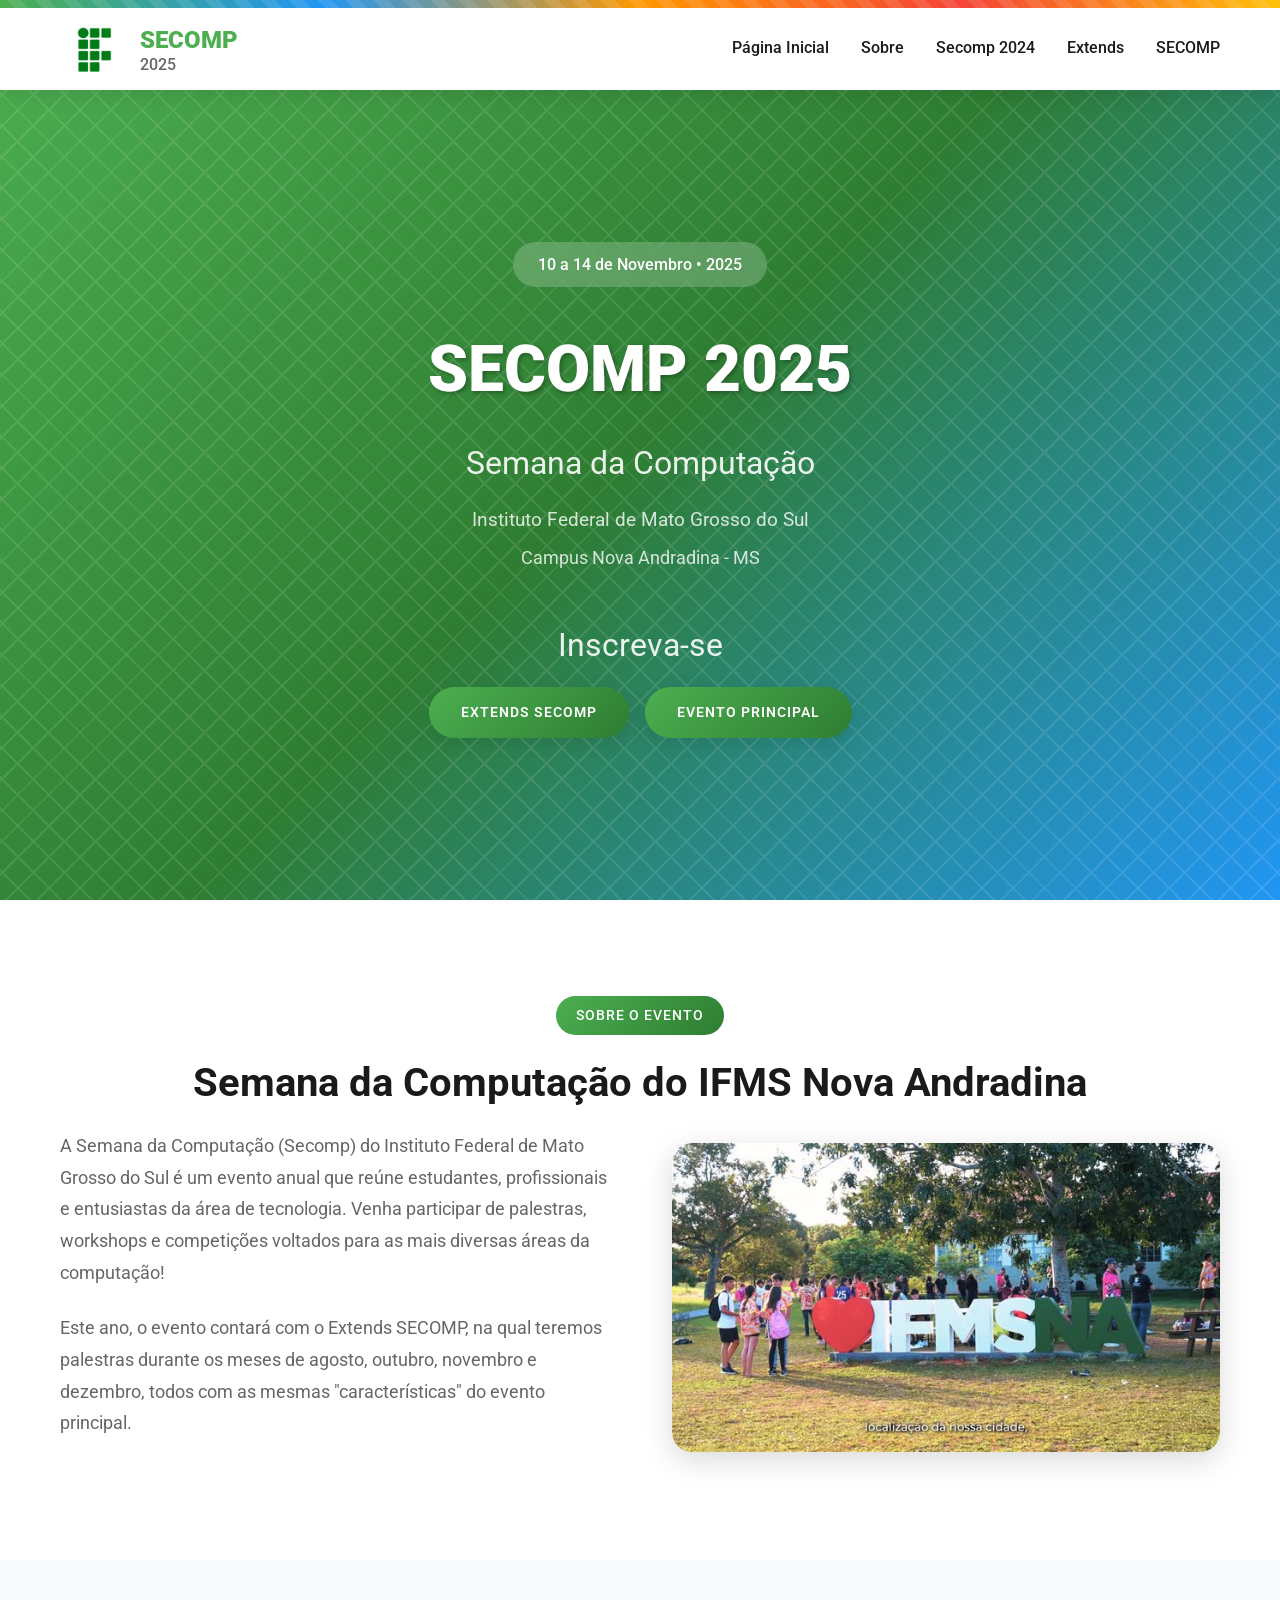
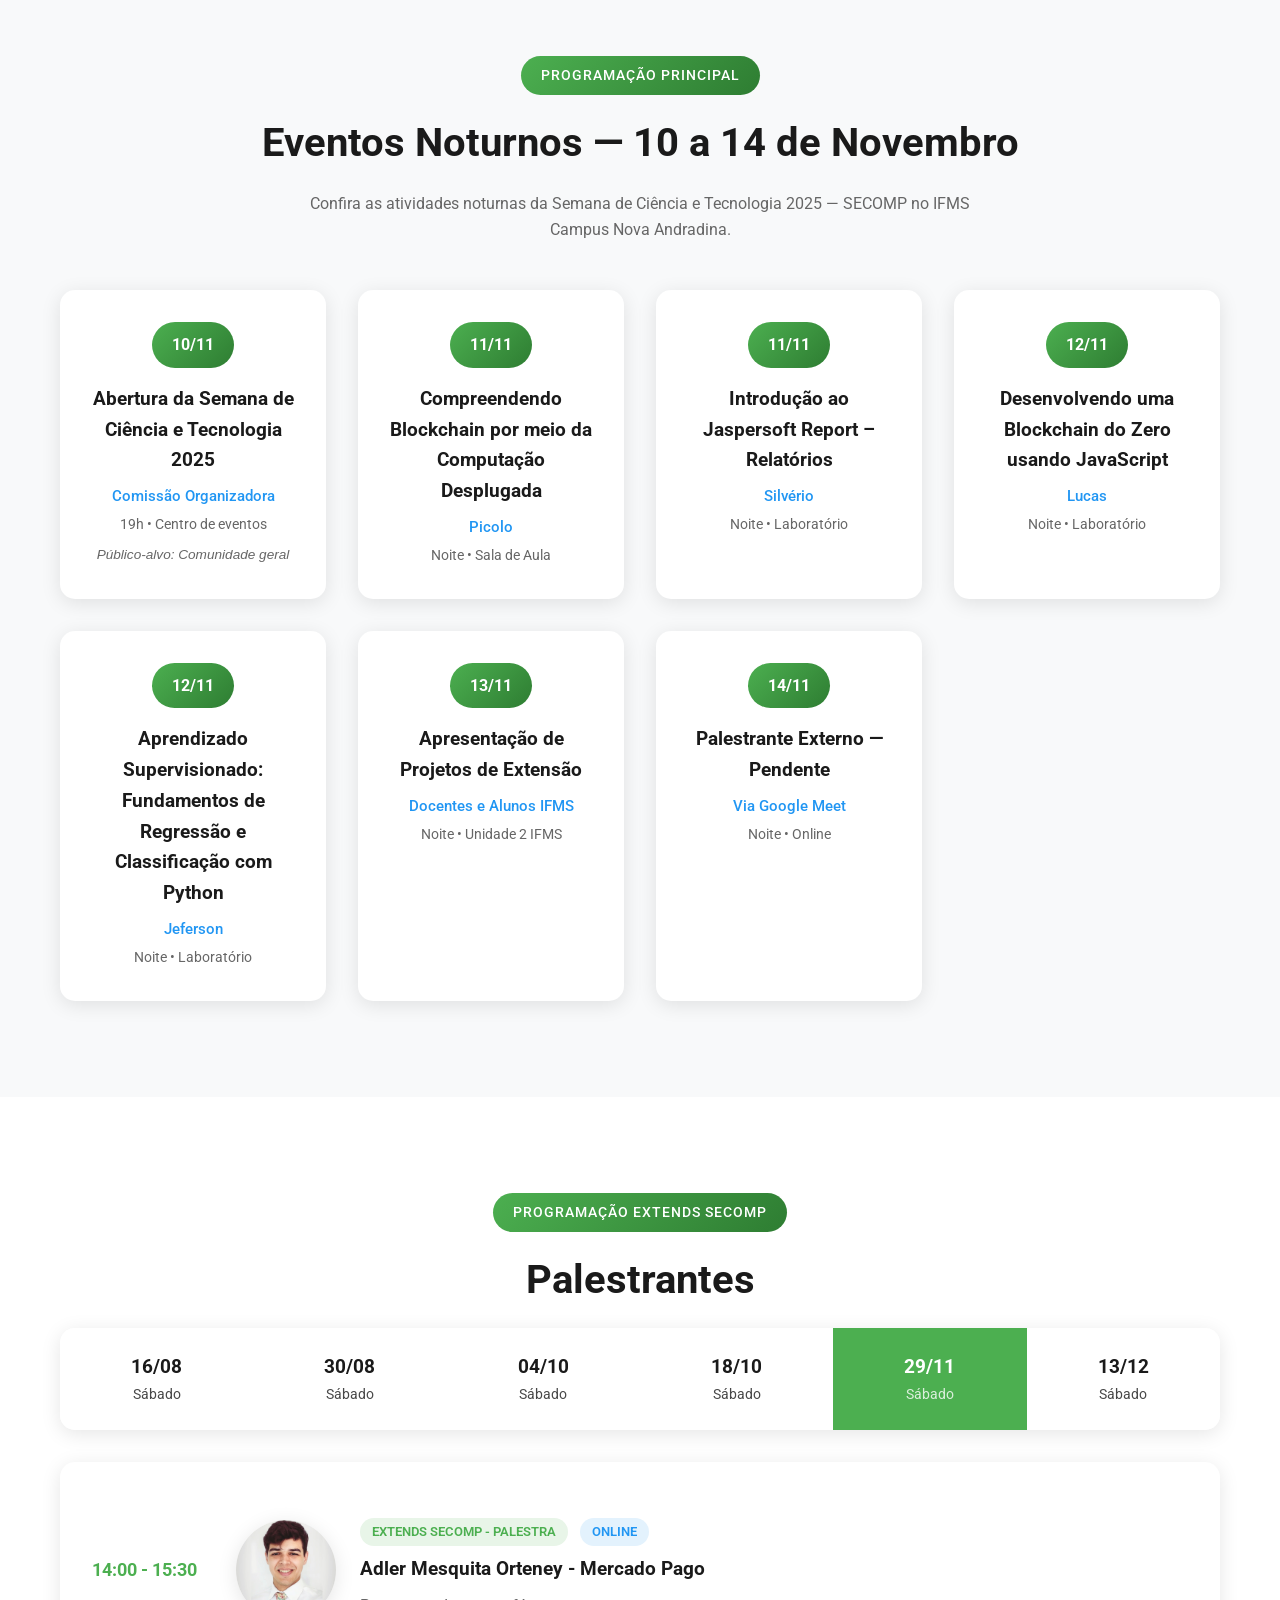
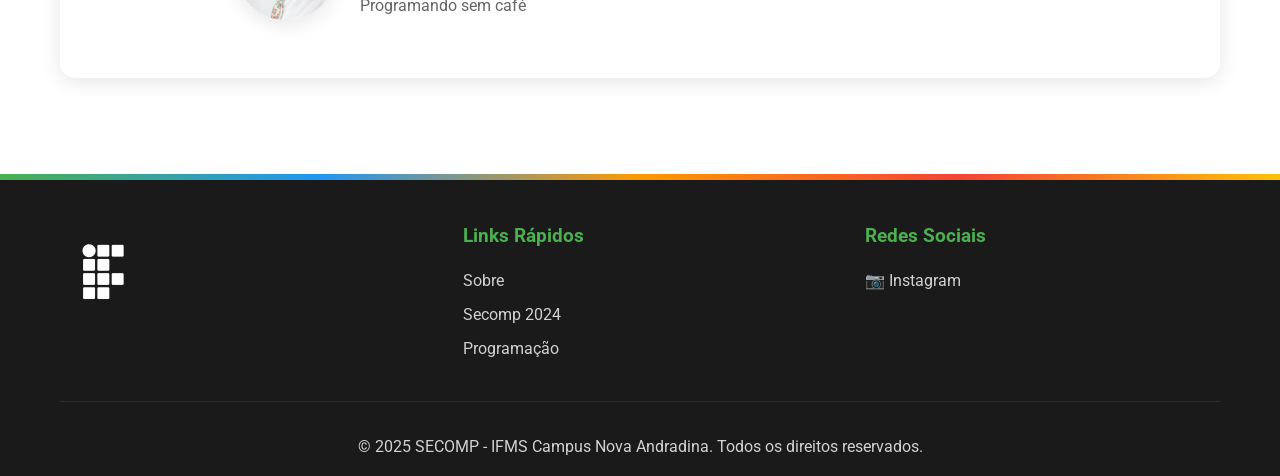
==== commit 11f2c416: "Adiciona configurações do Live Server e atualiza links de navegação no SECOMP 2025" ====
--- a/secomp/2025/index.html
+++ b/secomp/2025/index.html
@@ -36,7 +36,8 @@
                     <li><a href="#sobre" onclick="closeMobileMenu()">Sobre</a></li>
                     <li><a href="https://eventos.na.ifms.edu.br/secomp/2024" onclick="closeMobileMenu()">Secomp 2024</a>
                     </li>
-                    <li><a href="#programacao" onclick="closeMobileMenu()">Programação</a></li>
+                    <li><a href="#programacao" onclick="closeMobileMenu()">Extends</a></li>
+                    <li><a href="#eventos" onclick="closeMobileMenu()">SECOMP</a></li>
                 </ul>
             </nav>
         </div>
